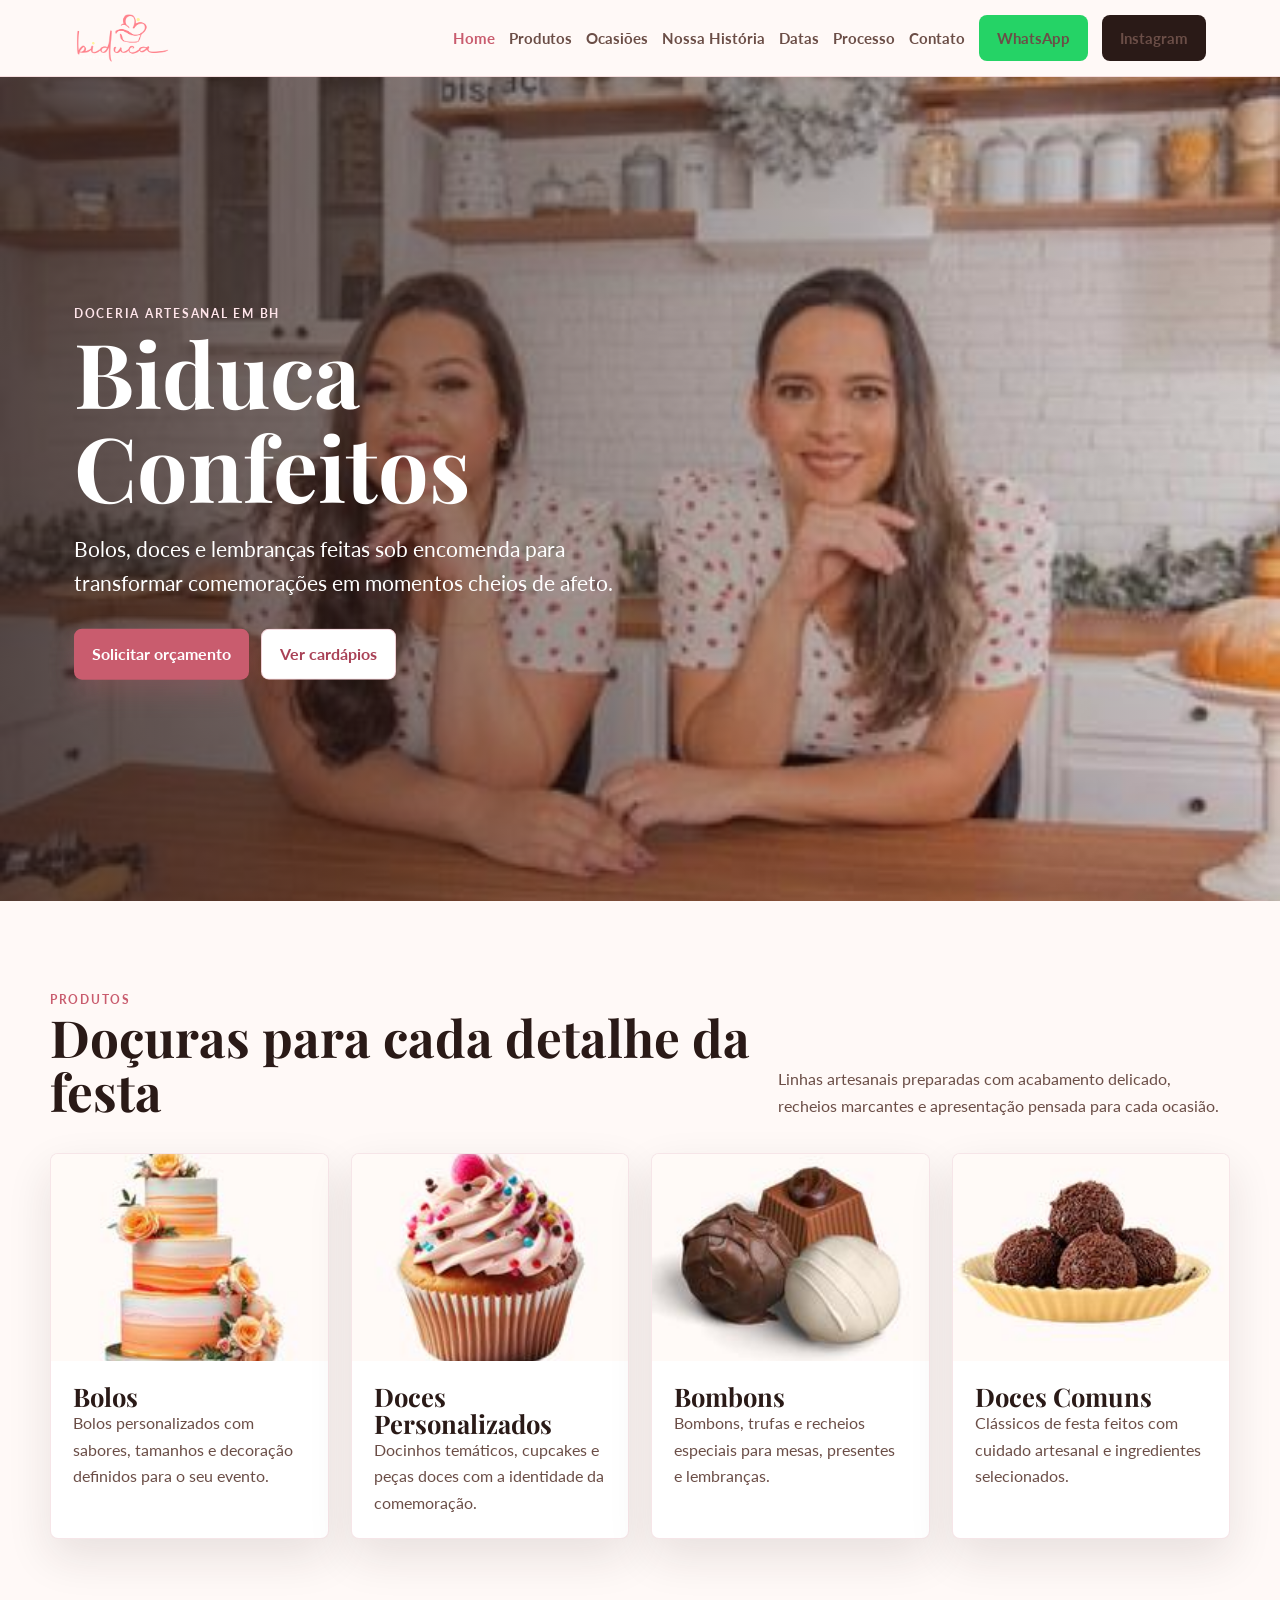
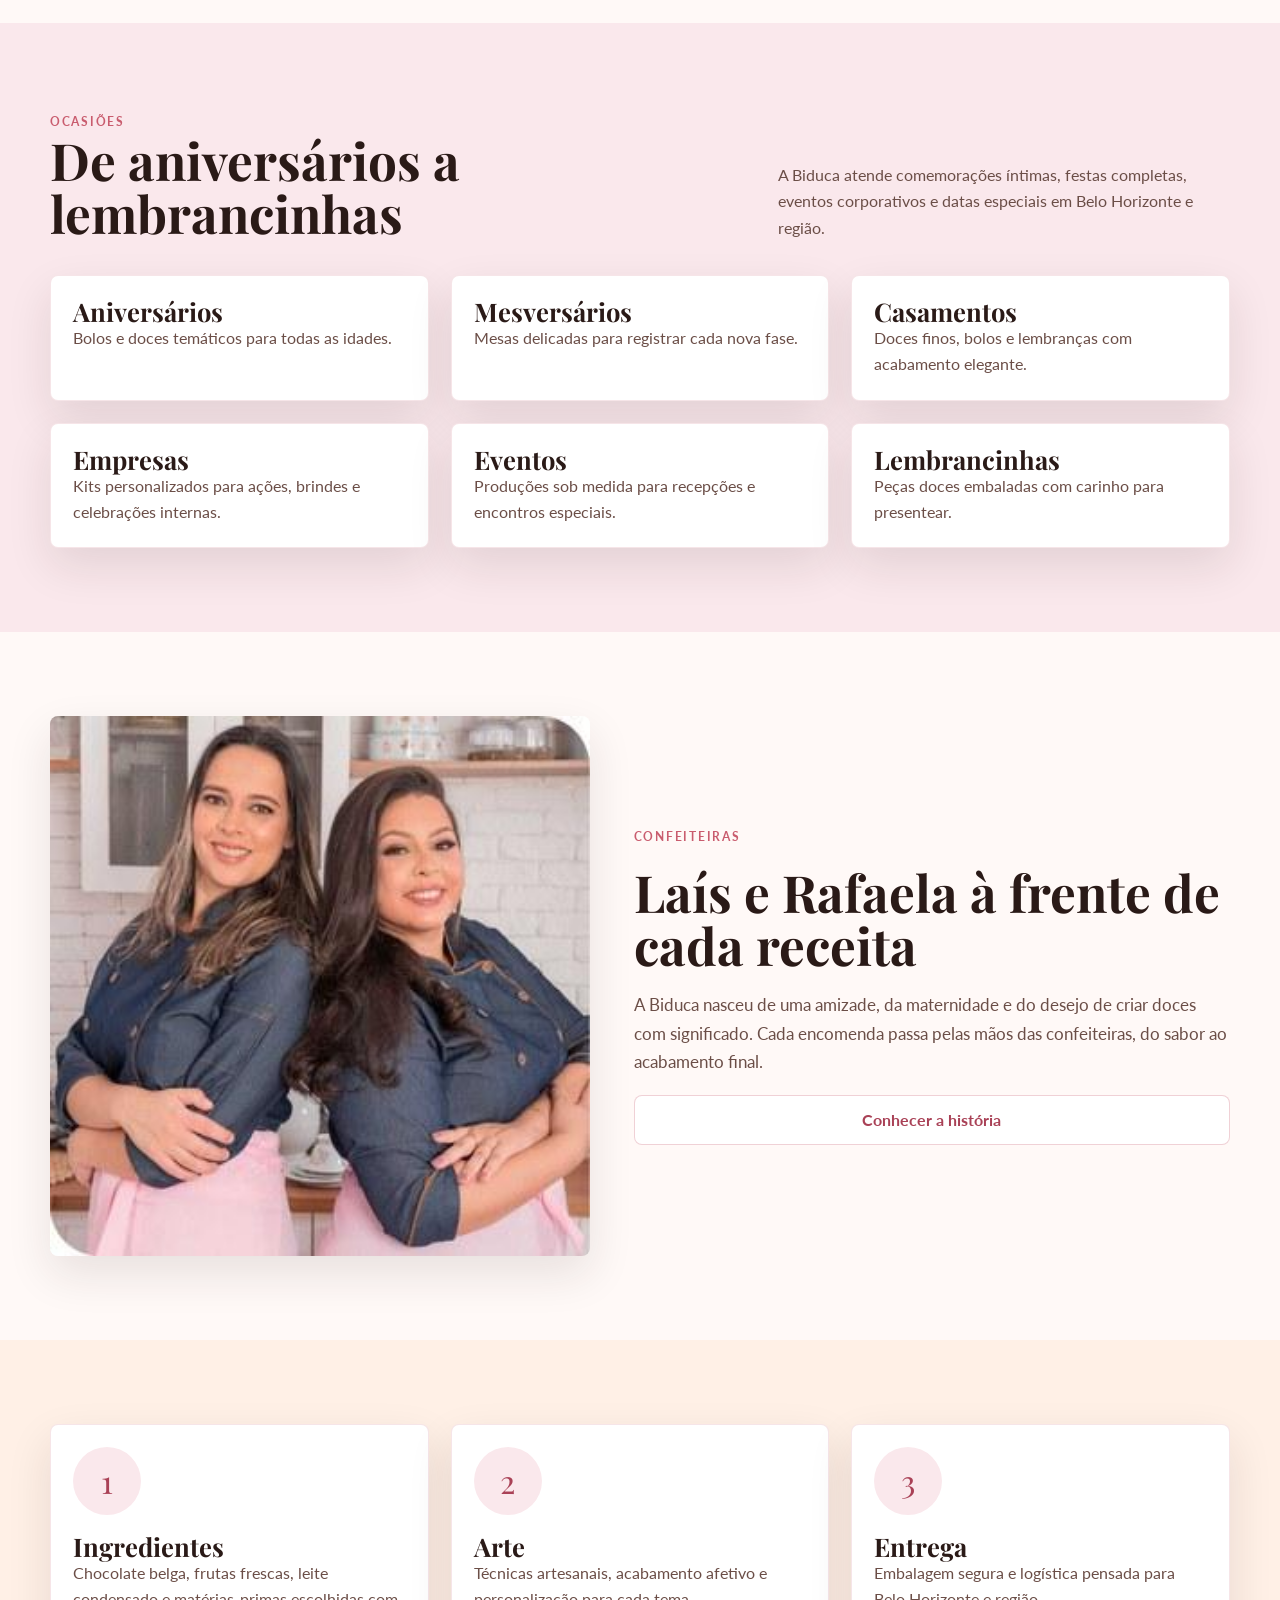
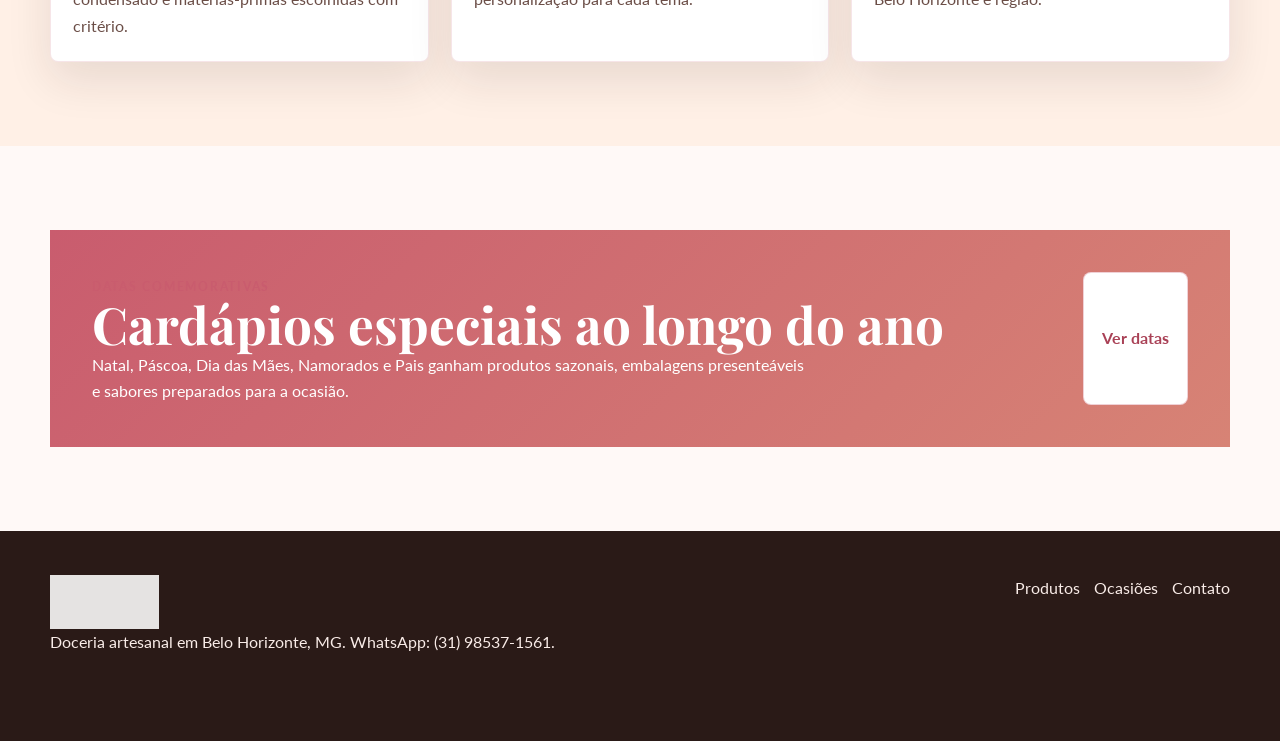
==== index.html @ c76eab59 "Initial commit" ====
<!doctype html>
<html lang="pt-BR">
  <head>
    <meta charset="utf-8">
    <meta name="viewport" content="width=device-width, initial-scale=1">
    <title>Biduca Confeitos | Doceria artesanal em Belo Horizonte</title>
    <meta name="description" content="Bolos, doces personalizados, bombons e lembrancinhas artesanais para aniversários, casamentos, empresas e datas comemorativas em BH.">
    <link rel="stylesheet" href="assets/styles.css">
  </head>
  <body data-page="home">
    <header class="site-header">
      <nav class="nav" aria-label="Navegação principal">
        <a class="brand" href="index.html"><img src="assets/brand/biduca-logo-horizontal.png" alt="Biduca Confeitos"></a>
        <div class="nav-links">
          <a href="index.html" data-page="home">Home</a>
          <a href="produtos.html" data-page="produtos">Produtos</a>
          <a href="ocasioes.html" data-page="ocasioes">Ocasiões</a>
          <a href="historia.html" data-page="historia">Nossa História</a>
          <a href="datas-comemorativas.html" data-page="datas">Datas</a>
          <a href="processo-artesanal.html" data-page="processo">Processo</a>
          <a href="contato.html" data-page="contato">Contato</a>
          <a class="button button-whatsapp" href="https://wa.me/5531985371561">WhatsApp</a>
          <a class="button button-instagram" href="https://www.instagram.com/biducaconfeitos/">Instagram</a>
        </div>
      </nav>
    </header>

    <main>
      <section class="hero">
        <div class="hero-media" style="background-image: url('assets/photos/confeiteiras-cozinha.jpg');"></div>
        <div class="hero-content">
          <span class="eyebrow">Doceria artesanal em BH</span>
          <h1>Biduca Confeitos</h1>
          <p>Bolos, doces e lembranças feitas sob encomenda para transformar comemorações em momentos cheios de afeto.</p>
          <div class="actions">
            <a class="button button-primary" href="https://wa.me/5531985371561?text=Ol%C3%A1%2C%20quero%20solicitar%20um%20or%C3%A7amento%20com%20a%20Biduca.">Solicitar orçamento</a>
            <a class="button button-secondary" href="produtos.html">Ver cardápios</a>
          </div>
        </div>
      </section>

      <section class="section">
        <div class="section-inner">
          <div class="section-heading">
            <div>
              <span class="eyebrow">Produtos</span>
              <h2>Doçuras para cada detalhe da festa</h2>
            </div>
            <p>Linhas artesanais preparadas com acabamento delicado, recheios marcantes e apresentação pensada para cada ocasião.</p>
          </div>
          <div class="grid four">
            <article class="card">
              <img src="assets/photos/bolo-personalizado-floral.jpg" alt="Bolo personalizado floral">
              <div class="card-body"><h3>Bolos</h3><p>Bolos personalizados com sabores, tamanhos e decoração definidos para o seu evento.</p></div>
            </article>
            <article class="card">
              <img src="assets/photos/doce-personalizado-cupcake.jpg" alt="Cupcake decorado">
              <div class="card-body"><h3>Doces Personalizados</h3><p>Docinhos temáticos, cupcakes e peças doces com a identidade da comemoração.</p></div>
            </article>
            <article class="card">
              <img src="assets/photos/bombons.jpg" alt="Bombons artesanais">
              <div class="card-body"><h3>Bombons</h3><p>Bombons, trufas e recheios especiais para mesas, presentes e lembranças.</p></div>
            </article>
            <article class="card">
              <img src="assets/photos/doces-comuns-brigadeiros.jpg" alt="Brigadeiros artesanais">
              <div class="card-body"><h3>Doces Comuns</h3><p>Clássicos de festa feitos com cuidado artesanal e ingredientes selecionados.</p></div>
            </article>
          </div>
        </div>
      </section>

      <section class="section alt">
        <div class="section-inner">
          <div class="section-heading">
            <div>
              <span class="eyebrow">Ocasiões</span>
              <h2>De aniversários a lembrancinhas</h2>
            </div>
            <p>A Biduca atende comemorações íntimas, festas completas, eventos corporativos e datas especiais em Belo Horizonte e região.</p>
          </div>
          <div class="grid three">
            <article class="feature"><h3>Aniversários</h3><p>Bolos e doces temáticos para todas as idades.</p></article>
            <article class="feature"><h3>Mesversários</h3><p>Mesas delicadas para registrar cada nova fase.</p></article>
            <article class="feature"><h3>Casamentos</h3><p>Doces finos, bolos e lembranças com acabamento elegante.</p></article>
            <article class="feature"><h3>Empresas</h3><p>Kits personalizados para ações, brindes e celebrações internas.</p></article>
            <article class="feature"><h3>Eventos</h3><p>Produções sob medida para recepções e encontros especiais.</p></article>
            <article class="feature"><h3>Lembrancinhas</h3><p>Peças doces embaladas com carinho para presentear.</p></article>
          </div>
        </div>
      </section>

      <section class="section">
        <div class="section-inner split">
          <img src="assets/photos/confeiteiras-retrato.jpg" alt="Laís e Rafaela, confeiteiras da Biduca">
          <div class="copy-stack">
            <span class="eyebrow">Confeiteiras</span>
            <h2>Laís e Rafaela à frente de cada receita</h2>
            <p>A Biduca nasceu de uma amizade, da maternidade e do desejo de criar doces com significado. Cada encomenda passa pelas mãos das confeiteiras, do sabor ao acabamento final.</p>
            <a class="button button-secondary" href="historia.html">Conhecer a história</a>
          </div>
        </div>
      </section>

      <section class="section soft">
        <div class="section-inner">
          <div class="grid three">
            <article class="feature"><div class="process-icon">1</div><h3>Ingredientes</h3><p>Chocolate belga, frutas frescas, leite condensado e matérias-primas escolhidas com critério.</p></article>
            <article class="feature"><div class="process-icon">2</div><h3>Arte</h3><p>Técnicas artesanais, acabamento afetivo e personalização para cada tema.</p></article>
            <article class="feature"><div class="process-icon">3</div><h3>Entrega</h3><p>Embalagem segura e logística pensada para Belo Horizonte e região.</p></article>
          </div>
        </div>
      </section>

      <section class="section">
        <div class="section-inner banner">
          <div>
            <span class="eyebrow">Datas comemorativas</span>
            <h2>Cardápios especiais ao longo do ano</h2>
            <p>Natal, Páscoa, Dia das Mães, Namorados e Pais ganham produtos sazonais, embalagens presenteáveis e sabores preparados para a ocasião.</p>
          </div>
          <a class="button button-secondary" href="datas-comemorativas.html">Ver datas</a>
        </div>
      </section>
    </main>

    <footer class="site-footer">
      <div class="footer-inner">
        <div>
          <img class="footer-logo" src="assets/brand/biduca-logo-horizontal.png" alt="Biduca Confeitos">
          <p>Doceria artesanal em Belo Horizonte, MG. WhatsApp: (31) 98537-1561.</p>
        </div>
        <div class="footer-links">
          <a href="produtos.html">Produtos</a><a href="ocasioes.html">Ocasiões</a><a href="contato.html">Contato</a>
        </div>
      </div>
    </footer>
    <div class="mobile-cta"><a class="button button-whatsapp" href="https://wa.me/5531985371561">WhatsApp</a><a class="button button-instagram" href="https://www.instagram.com/biducaconfeitos/">Instagram</a></div>
    <script src="assets/site.js"></script>
  </body>
</html>
---- assets/styles.css ----
@import url("https://fonts.googleapis.com/css2?family=Lato:wght@300;400;700&family=Playfair+Display:wght@600;700&display=swap");

:root {
  --rose: #c95c6e;
  --rose-dark: #a94156;
  --rose-soft: #fae8ec;
  --cream: #fff9f7;
  --ink: #2a1a17;
  --muted: #6b4e47;
  --sage: #81966f;
  --gold: #d9a85f;
  --white: #ffffff;
  --shadow: 0 18px 45px rgba(42, 26, 23, 0.11);
  --radius: 8px;
}

* {
  box-sizing: border-box;
}

html {
  scroll-behavior: smooth;
}

body {
  margin: 0;
  background: var(--cream);
  color: var(--ink);
  font-family: "Lato", Arial, sans-serif;
  line-height: 1.65;
}

img {
  display: block;
  max-width: 100%;
}

a {
  color: inherit;
  text-decoration: none;
}

.site-header {
  position: sticky;
  top: 0;
  z-index: 20;
  background: rgba(255, 249, 247, 0.94);
  border-bottom: 1px solid rgba(201, 92, 110, 0.17);
  backdrop-filter: blur(16px);
}

.nav {
  align-items: center;
  display: flex;
  gap: 22px;
  justify-content: space-between;
  margin: 0 auto;
  max-width: 1180px;
  min-height: 76px;
  padding: 10px 24px;
}

.brand img {
  height: 48px;
  width: auto;
}

.nav-links {
  align-items: center;
  display: flex;
  flex-wrap: wrap;
  gap: 14px;
  justify-content: flex-end;
}

.nav-links a {
  color: var(--muted);
  font-size: 0.92rem;
  font-weight: 700;
}

.nav-links a:hover,
.nav-links a[aria-current="page"] {
  color: var(--rose);
}

.button,
button {
  align-items: center;
  border: 0;
  border-radius: var(--radius);
  cursor: pointer;
  display: inline-flex;
  font-family: inherit;
  font-weight: 700;
  justify-content: center;
  min-height: 44px;
  padding: 11px 18px;
  transition: transform 160ms ease, box-shadow 160ms ease, background 160ms ease;
}

.button:hover,
button:hover {
  transform: translateY(-1px);
}

.button-primary {
  background: var(--rose);
  box-shadow: 0 12px 26px rgba(201, 92, 110, 0.24);
  color: var(--white);
}

.button-secondary {
  background: var(--white);
  border: 1px solid rgba(201, 92, 110, 0.28);
  color: var(--rose-dark);
}

.button-whatsapp {
  background: #25d366;
  color: #10291c;
}

.button-instagram {
  background: var(--ink);
  color: var(--white);
}

.hero {
  min-height: calc(100vh - 76px);
  position: relative;
}

.hero-media {
  background-position: center;
  background-size: cover;
  min-height: calc(100vh - 76px);
  position: relative;
}

.hero-media::after {
  background: linear-gradient(90deg, rgba(42, 26, 23, 0.74), rgba(42, 26, 23, 0.34), rgba(42, 26, 23, 0.08));
  content: "";
  inset: 0;
  position: absolute;
}

.hero-content {
  color: var(--white);
  left: max(24px, calc((100vw - 1180px) / 2 + 24px));
  max-width: 610px;
  position: absolute;
  top: 50%;
  transform: translateY(-50%);
  z-index: 1;
}

.eyebrow {
  color: var(--rose);
  font-size: 0.78rem;
  font-weight: 700;
  letter-spacing: 0.14em;
  text-transform: uppercase;
}

.hero .eyebrow {
  color: #ffe5ea;
}

h1,
h2,
h3 {
  font-family: "Playfair Display", Georgia, serif;
  line-height: 1.05;
  margin: 0;
}

h1 {
  font-size: clamp(3rem, 7vw, 6.9rem);
}

h2 {
  font-size: clamp(2.2rem, 4vw, 4.4rem);
}

h3 {
  font-size: clamp(1.5rem, 2vw, 2rem);
}

p {
  margin: 0;
}

.hero-content p {
  font-size: clamp(1.05rem, 2vw, 1.32rem);
  margin-top: 18px;
  max-width: 560px;
}

.actions {
  display: flex;
  flex-wrap: wrap;
  gap: 12px;
  margin-top: 28px;
}

.section {
  padding: 84px 24px;
}

.section.alt {
  background: var(--rose-soft);
}

.section.soft {
  background: #fff0e6;
}

.section-inner {
  margin: 0 auto;
  max-width: 1180px;
}

.section-heading {
  align-items: end;
  display: grid;
  gap: 18px;
  grid-template-columns: minmax(0, 1.1fr) minmax(260px, 0.7fr);
  margin-bottom: 34px;
}

.section-heading p {
  color: var(--muted);
}

.grid {
  display: grid;
  gap: 22px;
}

.grid.four {
  grid-template-columns: repeat(4, minmax(0, 1fr));
}

.grid.three {
  grid-template-columns: repeat(3, minmax(0, 1fr));
}

.grid.two {
  grid-template-columns: repeat(2, minmax(0, 1fr));
}

.card,
.feature,
.contact-panel {
  background: var(--white);
  border: 1px solid rgba(201, 92, 110, 0.16);
  border-radius: var(--radius);
  box-shadow: var(--shadow);
  overflow: hidden;
}

.card img {
  aspect-ratio: 4 / 3;
  height: auto;
  object-fit: cover;
  width: 100%;
}

.card-body,
.feature,
.contact-panel {
  padding: 22px;
}

.card-body p,
.feature p,
.contact-panel p,
.timeline p {
  color: var(--muted);
}

.pill-list {
  display: flex;
  flex-wrap: wrap;
  gap: 8px;
  margin-top: 16px;
}

.pill-list span {
  background: rgba(129, 150, 111, 0.15);
  border-radius: 999px;
  color: #4b6140;
  font-size: 0.85rem;
  font-weight: 700;
  padding: 7px 11px;
}

.split {
  align-items: center;
  display: grid;
  gap: 44px;
  grid-template-columns: minmax(0, 0.95fr) minmax(0, 1.05fr);
}

.split img {
  border-radius: var(--radius);
  box-shadow: var(--shadow);
  min-height: 420px;
  object-fit: cover;
  width: 100%;
}

.copy-stack {
  display: grid;
  gap: 18px;
}

.copy-stack p,
.intro {
  color: var(--muted);
  font-size: 1.08rem;
}

.banner {
  background: linear-gradient(135deg, var(--rose), #d78375);
  color: var(--white);
  display: grid;
  gap: 20px;
  grid-template-columns: minmax(0, 1fr) auto;
  padding: 42px;
}

.banner p {
  max-width: 720px;
}

.page-hero {
  background: var(--rose-soft);
  padding: 84px 24px 64px;
}

.page-hero .section-inner {
  display: grid;
  gap: 18px;
  max-width: 980px;
}

.product-row {
  align-items: center;
  display: grid;
  gap: 36px;
  grid-template-columns: minmax(280px, 0.75fr) minmax(0, 1fr);
  padding: 38px 0;
}

.product-row + .product-row {
  border-top: 1px solid rgba(201, 92, 110, 0.2);
}

.product-row img {
  aspect-ratio: 1 / 1;
  border-radius: var(--radius);
  object-fit: cover;
  width: 100%;
}

.specs {
  color: var(--muted);
  display: grid;
  gap: 8px;
  margin: 18px 0 0;
  padding-left: 18px;
}

.occasion {
  display: grid;
  gap: 22px;
  grid-template-columns: 180px minmax(0, 1fr);
}

.occasion img {
  aspect-ratio: 1 / 1;
  border-radius: var(--radius);
  object-fit: cover;
  width: 180px;
}

.timeline {
  border-left: 3px solid var(--rose);
  display: grid;
  gap: 28px;
  padding-left: 26px;
}

.timeline-item {
  position: relative;
}

.timeline-item::before {
  background: var(--gold);
  border: 4px solid var(--cream);
  border-radius: 50%;
  content: "";
  height: 16px;
  left: -36px;
  position: absolute;
  top: 6px;
  width: 16px;
}

.date-card img {
  aspect-ratio: 16 / 10;
}

.process-icon {
  align-items: center;
  background: var(--rose-soft);
  border-radius: 50%;
  color: var(--rose-dark);
  display: flex;
  font-family: "Playfair Display", Georgia, serif;
  font-size: 2rem;
  height: 68px;
  justify-content: center;
  margin-bottom: 18px;
  width: 68px;
}

.contact-grid {
  align-items: start;
  display: grid;
  gap: 28px;
  grid-template-columns: 0.9fr 1.1fr;
}

.contact-list {
  display: grid;
  gap: 14px;
  margin-top: 20px;
}

.contact-list a,
.contact-list span {
  background: var(--rose-soft);
  border-radius: var(--radius);
  color: var(--ink);
  display: block;
  font-weight: 700;
  padding: 14px 16px;
}

.site-footer {
  background: var(--ink);
  color: #f9ece8;
  padding: 44px 24px 86px;
}

.footer-inner {
  align-items: start;
  display: grid;
  gap: 26px;
  grid-template-columns: 1fr auto;
  margin: 0 auto;
  max-width: 1180px;
}

.footer-logo {
  filter: brightness(0) invert(1);
  height: 54px;
  opacity: 0.88;
}

.footer-links {
  display: flex;
  flex-wrap: wrap;
  gap: 14px;
  justify-content: flex-end;
}

.mobile-cta {
  bottom: 12px;
  display: none;
  gap: 10px;
  left: 12px;
  position: fixed;
  right: 12px;
  z-index: 30;
}

.mobile-cta .button {
  flex: 1;
}

@media (max-width: 980px) {
  .nav {
    align-items: flex-start;
    flex-direction: column;
  }

  .nav-links {
    justify-content: flex-start;
  }

  .hero,
  .hero-media {
    min-height: 740px;
  }

  .section-heading,
  .split,
  .product-row,
  .contact-grid,
  .footer-inner,
  .banner {
    grid-template-columns: 1fr;
  }

  .grid.four,
  .grid.three,
  .grid.two {
    grid-template-columns: repeat(2, minmax(0, 1fr));
  }

  .banner {
    padding: 30px;
  }
}

@media (max-width: 640px) {
  .section,
  .page-hero {
    padding-left: 18px;
    padding-right: 18px;
  }

  .brand img {
    height: 42px;
  }

  .nav-links {
    gap: 10px 12px;
  }

  .nav-links .button {
    display: none;
  }

  .hero-content {
    left: 18px;
    max-width: calc(100vw - 36px);
  }

  .hero-media::after {
    background: linear-gradient(0deg, rgba(42, 26, 23, 0.78), rgba(42, 26, 23, 0.28));
  }

  h1 {
    font-size: clamp(2.7rem, 15vw, 4.3rem);
  }

  .grid.four,
  .grid.three,
  .grid.two {
    grid-template-columns: 1fr;
  }

  .occasion {
    grid-template-columns: 1fr;
  }

  .occasion img {
    width: 100%;
  }

  .split img {
    min-height: 300px;
  }

  .footer-links {
    justify-content: flex-start;
  }

  .mobile-cta {
    display: flex;
  }
}
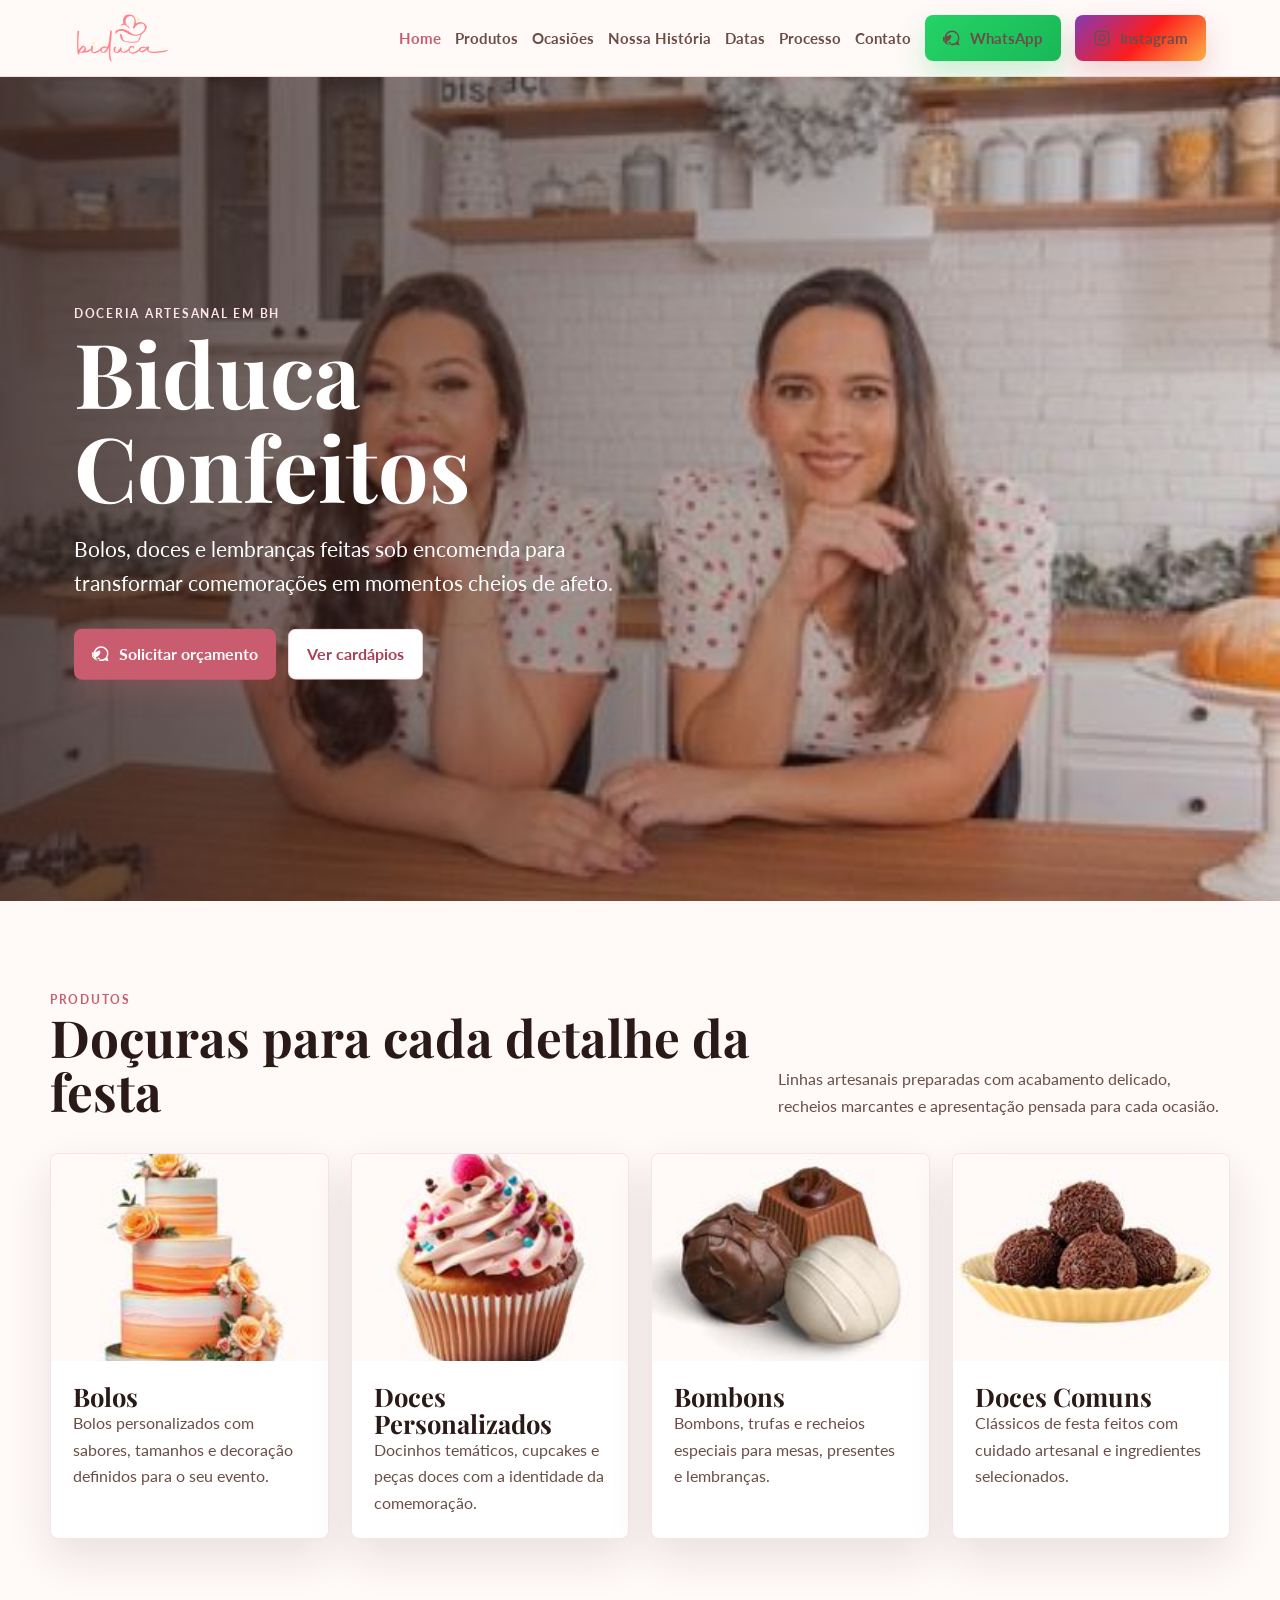
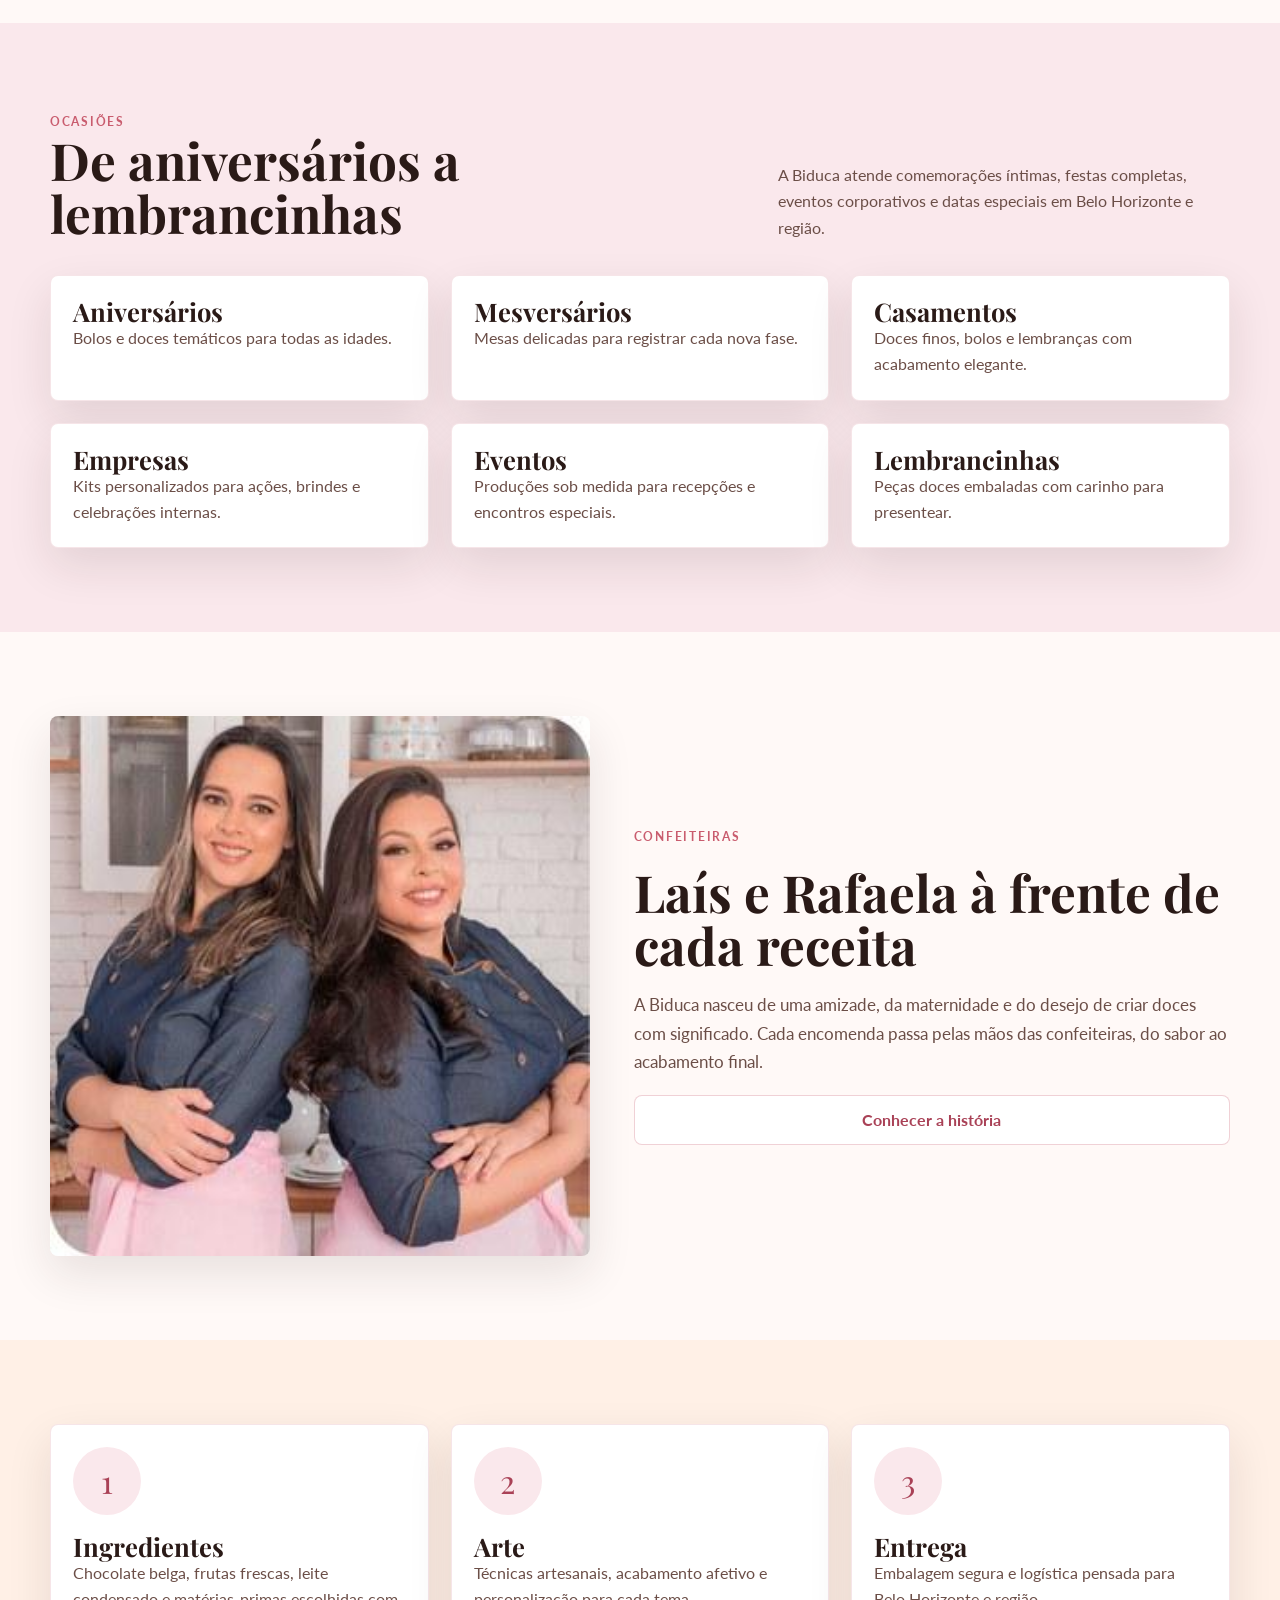
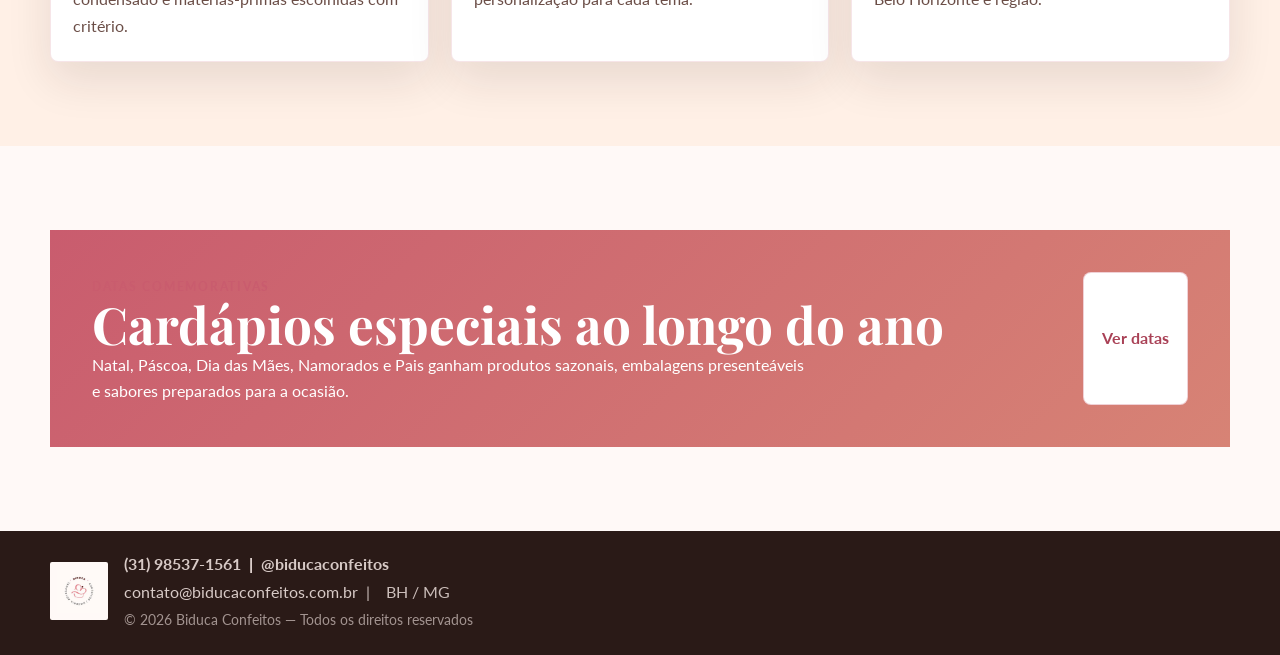
==== commit 8ffed557: "Add complete footer contact details" ====
--- a/index.html
+++ b/index.html
@@ -124,16 +124,15 @@
     </main>
 
     <footer class="site-footer">
-      <div class="footer-inner">
-        <div>
-          <img class="footer-logo" src="assets/brand/biduca-logo-horizontal.png" alt="Biduca Confeitos">
-          <p>Doceria artesanal em Belo Horizonte, MG. WhatsApp: (31) 98537-1561.</p>
-        </div>
-        <div class="footer-links">
-          <a href="produtos.html">Produtos</a><a href="ocasioes.html">Ocasiões</a><a href="contato.html">Contato</a>
-        </div>
-      </div>
-    </footer>
+  <div class="footer-inner">
+    <img class="footer-seal" src="assets/brand/biduca-logo-selo.jpg" alt="Biduca Confeitos">
+    <div class="footer-content">
+      <p class="footer-contact"><a href="https://wa.me/5531985371561">(31) 98537-1561</a><span>|</span><a href="https://www.instagram.com/biducaconfeitos/">@biducaconfeitos</a></p>
+      <p><a href="mailto:contato@biducaconfeitos.com.br">contato@biducaconfeitos.com.br</a><span>|</span><span>BH / MG</span></p>
+      <p class="footer-copy">© 2026 Biduca Confeitos — Todos os direitos reservados</p>
+    </div>
+  </div>
+</footer>
     <div class="mobile-cta"><a class="button button-whatsapp" href="https://wa.me/5531985371561">WhatsApp</a><a class="button button-instagram" href="https://www.instagram.com/biducaconfeitos/">Instagram</a></div>
     <script src="assets/site.js"></script>
   </body>
--- a/assets/styles.css
+++ b/assets/styles.css
@@ -93,10 +93,11 @@
   display: inline-flex;
   font-family: inherit;
   font-weight: 700;
+  gap: 9px;
   justify-content: center;
   min-height: 44px;
   padding: 11px 18px;
-  transition: transform 160ms ease, box-shadow 160ms ease, background 160ms ease;
+  transition: transform 160ms ease, box-shadow 160ms ease, background 160ms ease, color 160ms ease;
 }
 
 .button:hover,
@@ -117,13 +118,39 @@
 }
 
 .button-whatsapp {
-  background: #25d366;
-  color: #10291c;
+  background: linear-gradient(135deg, #25d366, #18b957);
+  box-shadow: 0 14px 28px rgba(37, 211, 102, 0.24);
+  color: #ffffff;
 }
 
 .button-instagram {
-  background: var(--ink);
+  background: linear-gradient(135deg, #833ab4, #fd1d1d 52%, #fcb045);
+  box-shadow: 0 14px 28px rgba(201, 92, 110, 0.24);
   color: var(--white);
+}
+
+.button-whatsapp::before,
+.button-instagram::before,
+a.button[href*="wa.me"]::before,
+a.button[href*="instagram.com"]::before {
+  background: currentColor;
+  content: "";
+  display: inline-block;
+  flex: 0 0 auto;
+  height: 18px;
+  width: 18px;
+}
+
+.button-whatsapp::before,
+a.button[href*="wa.me"]::before {
+  -webkit-mask: url("icons/whatsapp.svg") center / contain no-repeat;
+  mask: url("icons/whatsapp.svg") center / contain no-repeat;
+}
+
+.button-instagram::before,
+a.button[href*="instagram.com"]::before {
+  -webkit-mask: url("icons/instagram.svg") center / contain no-repeat;
+  mask: url("icons/instagram.svg") center / contain no-repeat;
 }
 
 .hero {
@@ -452,30 +479,52 @@
 
 .site-footer {
   background: var(--ink);
-  color: #f9ece8;
-  padding: 44px 24px 86px;
+  color: rgba(249, 236, 232, 0.78);
+  padding: 20px 24px 24px;
 }
 
 .footer-inner {
-  align-items: start;
-  display: grid;
-  gap: 26px;
-  grid-template-columns: 1fr auto;
+  align-items: center;
+  display: flex;
+  gap: 16px;
   margin: 0 auto;
   max-width: 1180px;
 }
 
-.footer-logo {
-  filter: brightness(0) invert(1);
-  height: 54px;
-  opacity: 0.88;
-}
-
-.footer-links {
-  display: flex;
-  flex-wrap: wrap;
-  gap: 14px;
-  justify-content: flex-end;
+.footer-seal {
+  background: var(--cream);
+  border-radius: 2px;
+  height: 58px;
+  object-fit: cover;
+  padding: 7px;
+  width: 58px;
+}
+
+.footer-content {
+  display: grid;
+  gap: 2px;
+}
+
+.footer-content p {
+  margin: 0;
+}
+
+.footer-content a {
+  color: rgba(249, 236, 232, 0.84);
+}
+
+.footer-content span {
+  margin: 0 8px;
+}
+
+.footer-contact {
+  color: #f9ece8;
+  font-weight: 700;
+}
+
+.footer-copy {
+  color: rgba(249, 236, 232, 0.58);
+  font-size: 0.9rem;
 }
 
 .mobile-cta {
@@ -511,7 +560,6 @@
   .split,
   .product-row,
   .contact-grid,
-  .footer-inner,
   .banner {
     grid-template-columns: 1fr;
   }
@@ -577,8 +625,16 @@
     min-height: 300px;
   }
 
-  .footer-links {
-    justify-content: flex-start;
+  .site-footer {
+    padding-bottom: 86px;
+  }
+
+  .footer-inner {
+    align-items: flex-start;
+  }
+
+  .footer-content span {
+    margin: 0 6px;
   }
 
   .mobile-cta {
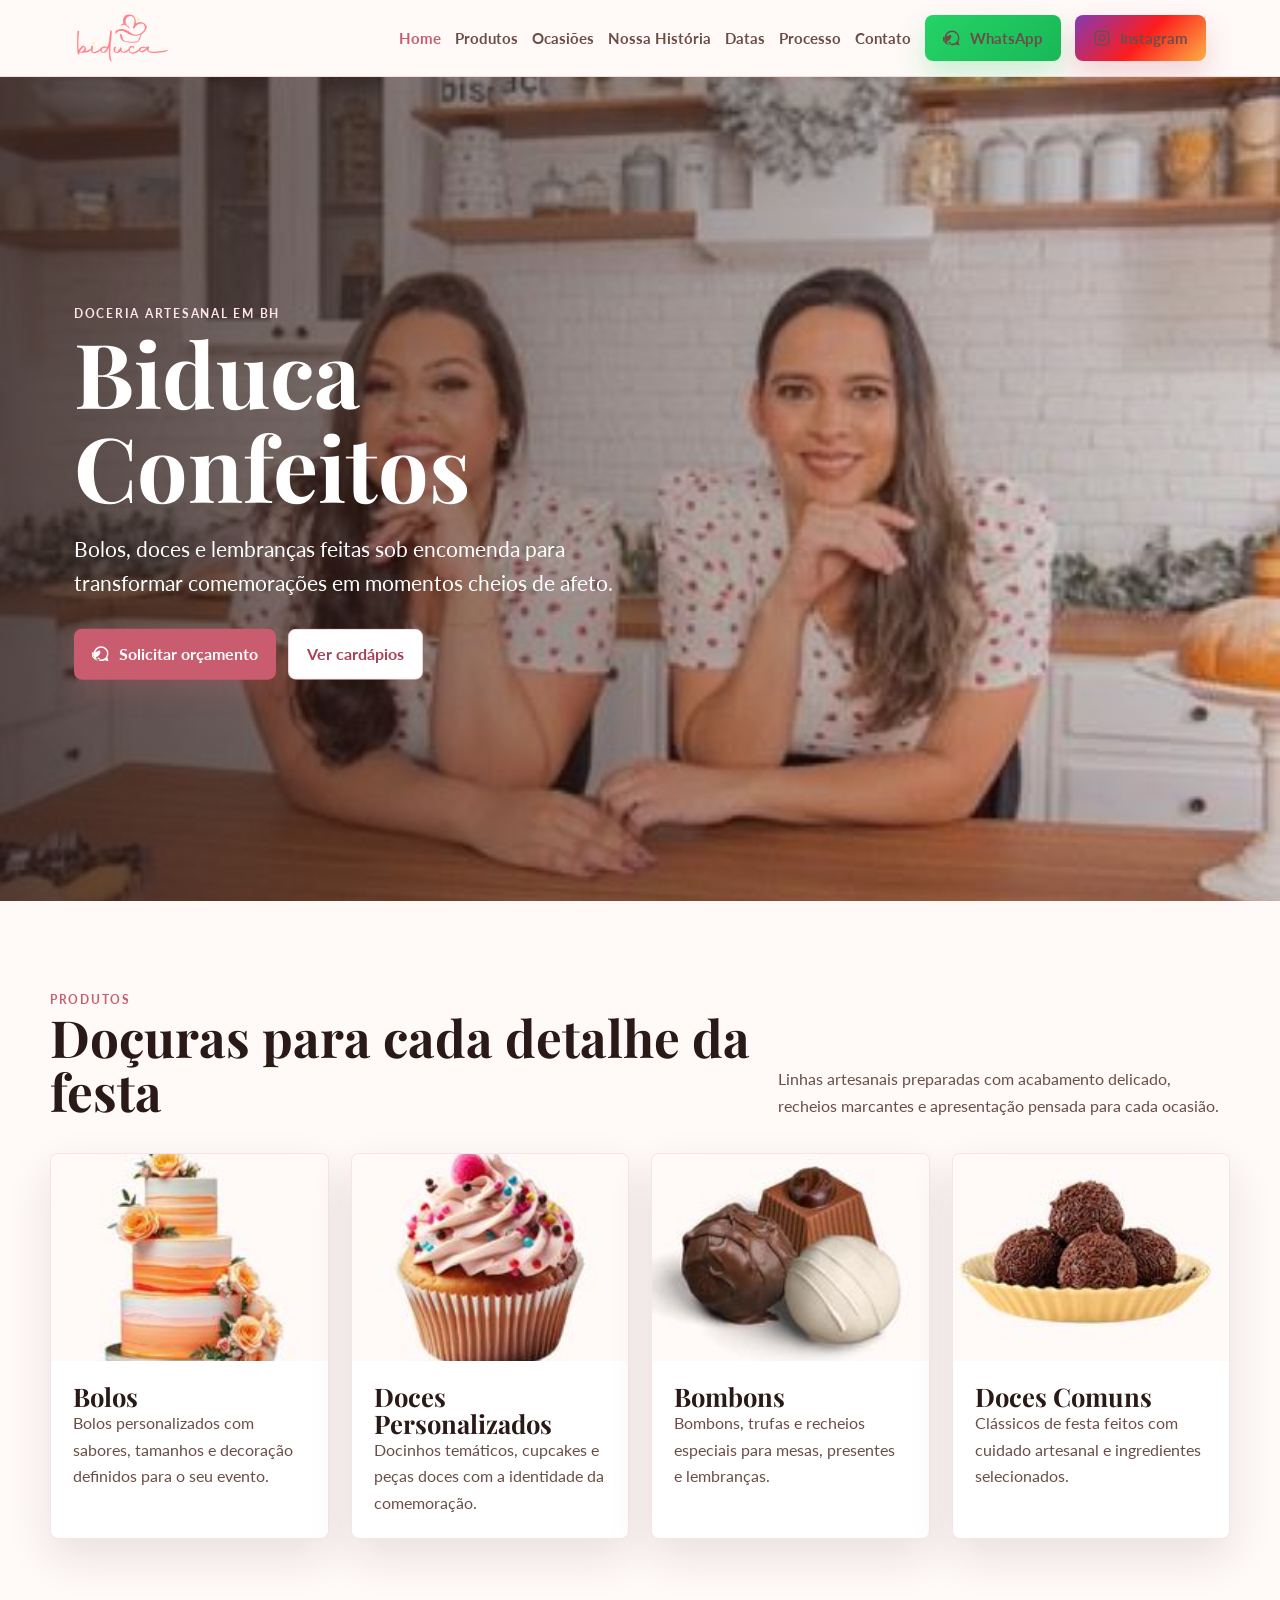
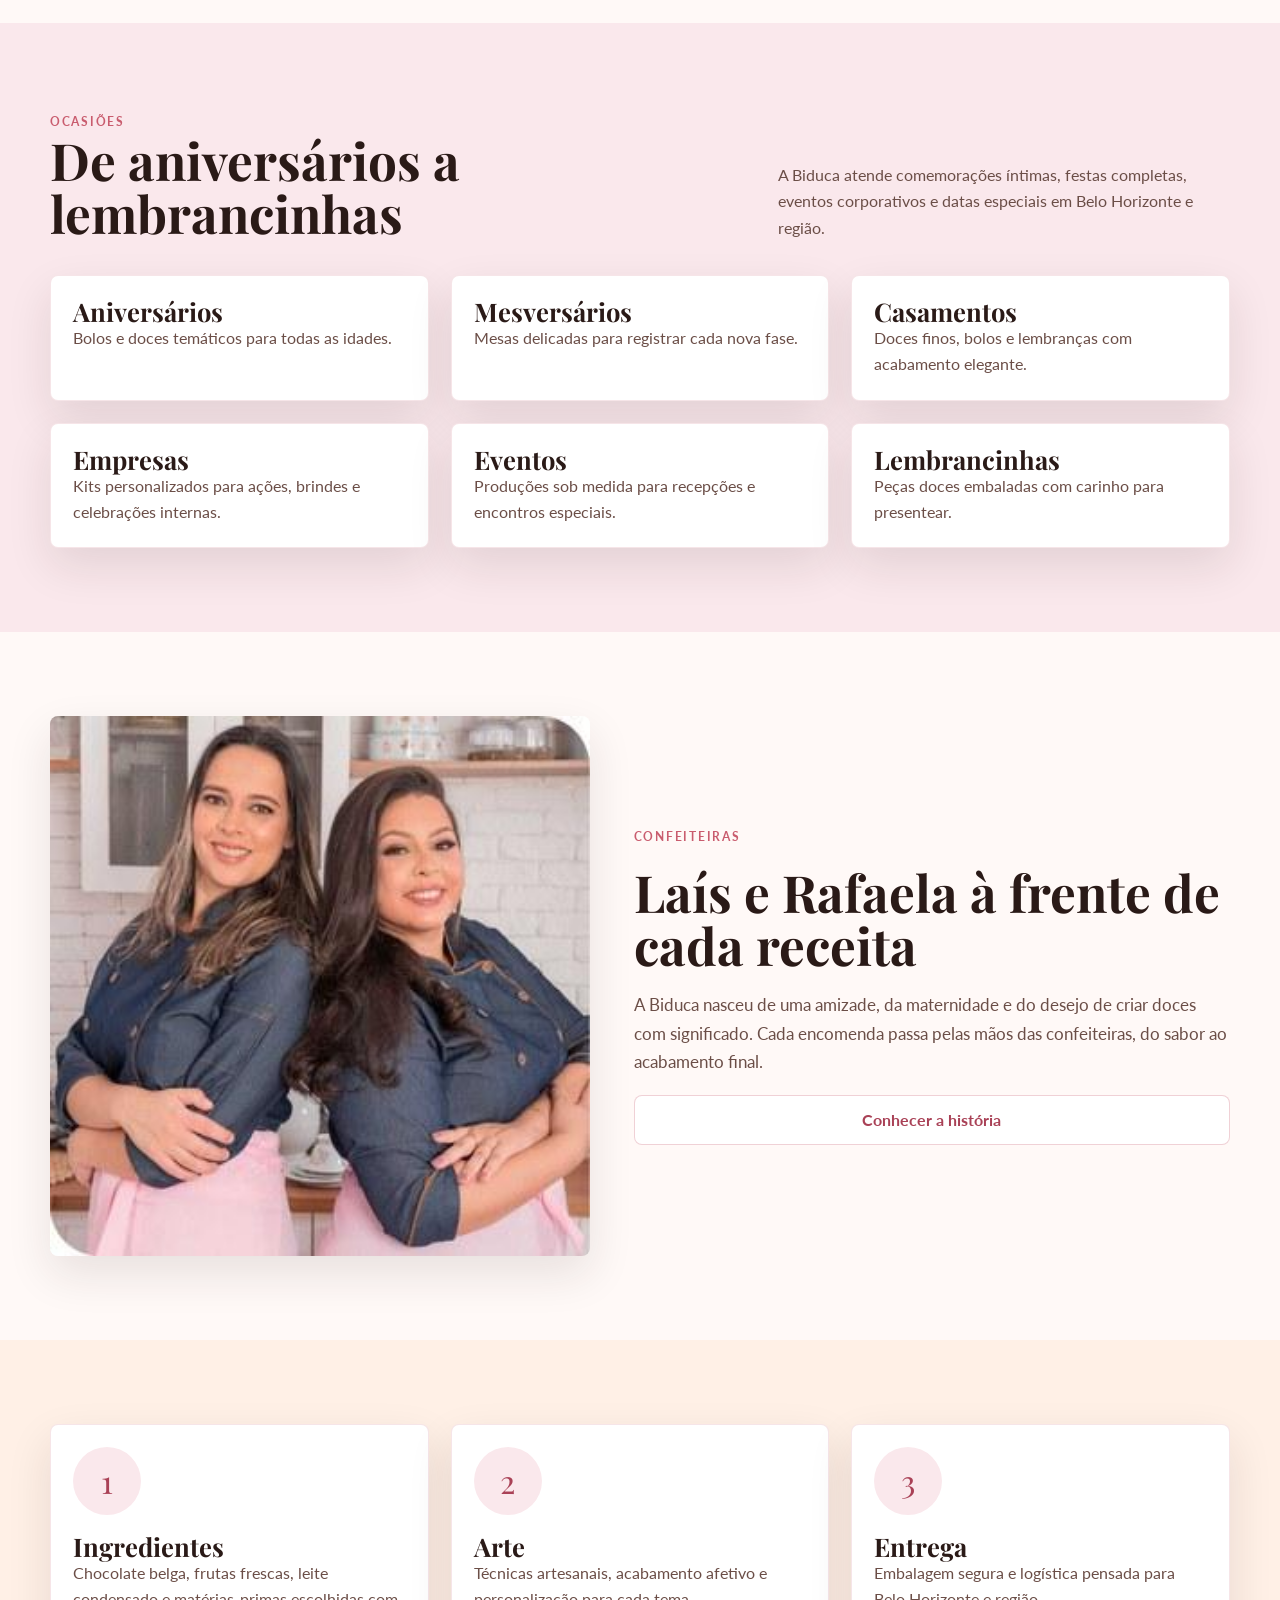
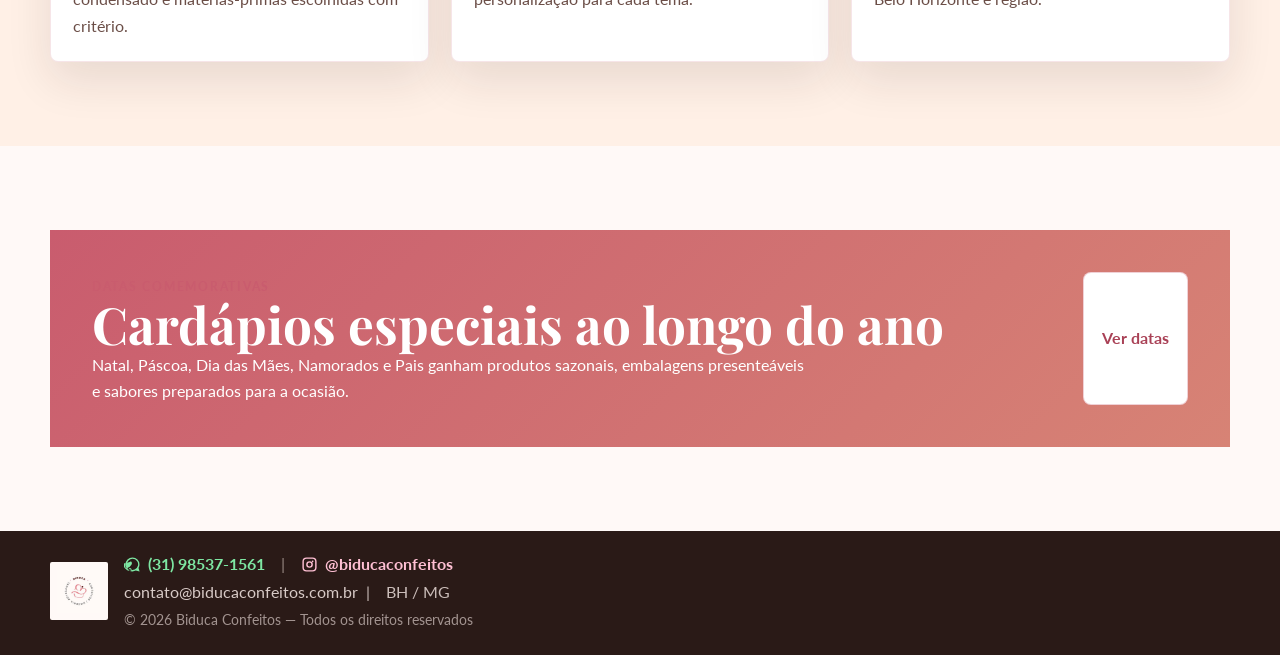
==== commit 3ee6b9f5: "Use social icons in footer contact links" ====
--- a/index.html
+++ b/index.html
@@ -127,7 +127,7 @@
   <div class="footer-inner">
     <img class="footer-seal" src="assets/brand/biduca-logo-selo.jpg" alt="Biduca Confeitos">
     <div class="footer-content">
-      <p class="footer-contact"><a href="https://wa.me/5531985371561">(31) 98537-1561</a><span>|</span><a href="https://www.instagram.com/biducaconfeitos/">@biducaconfeitos</a></p>
+      <p class="footer-contact"><a class="footer-social footer-social-whatsapp" href="https://wa.me/5531985371561"><span class="footer-icon" aria-hidden="true"></span><span>(31) 98537-1561</span></a><span class="footer-divider">|</span><a class="footer-social footer-social-instagram" href="https://www.instagram.com/biducaconfeitos/"><span class="footer-icon" aria-hidden="true"></span><span>@biducaconfeitos</span></a></p>
       <p><a href="mailto:contato@biducaconfeitos.com.br">contato@biducaconfeitos.com.br</a><span>|</span><span>BH / MG</span></p>
       <p class="footer-copy">© 2026 Biduca Confeitos — Todos os direitos reservados</p>
     </div>
--- a/assets/styles.css
+++ b/assets/styles.css
@@ -518,8 +518,52 @@
 }
 
 .footer-contact {
+  align-items: center;
   color: #f9ece8;
+  display: flex;
+  flex-wrap: wrap;
+  gap: 8px;
   font-weight: 700;
+}
+
+.footer-social {
+  align-items: center;
+  display: inline-flex;
+  gap: 7px;
+}
+
+.footer-social .footer-icon {
+  background: currentColor;
+  display: inline-block;
+  height: 17px;
+  width: 17px;
+}
+
+.footer-social span {
+  margin: 0;
+}
+
+.footer-content .footer-social-whatsapp {
+  color: #7ee7a3;
+}
+
+.footer-social-whatsapp .footer-icon {
+  -webkit-mask: url("icons/whatsapp.svg") center / contain no-repeat;
+  mask: url("icons/whatsapp.svg") center / contain no-repeat;
+}
+
+.footer-content .footer-social-instagram {
+  color: #ffc0d4;
+}
+
+.footer-social-instagram .footer-icon {
+  -webkit-mask: url("icons/instagram.svg") center / contain no-repeat;
+  mask: url("icons/instagram.svg") center / contain no-repeat;
+}
+
+.footer-divider {
+  color: rgba(249, 236, 232, 0.38);
+  margin: 0 2px;
 }
 
 .footer-copy {
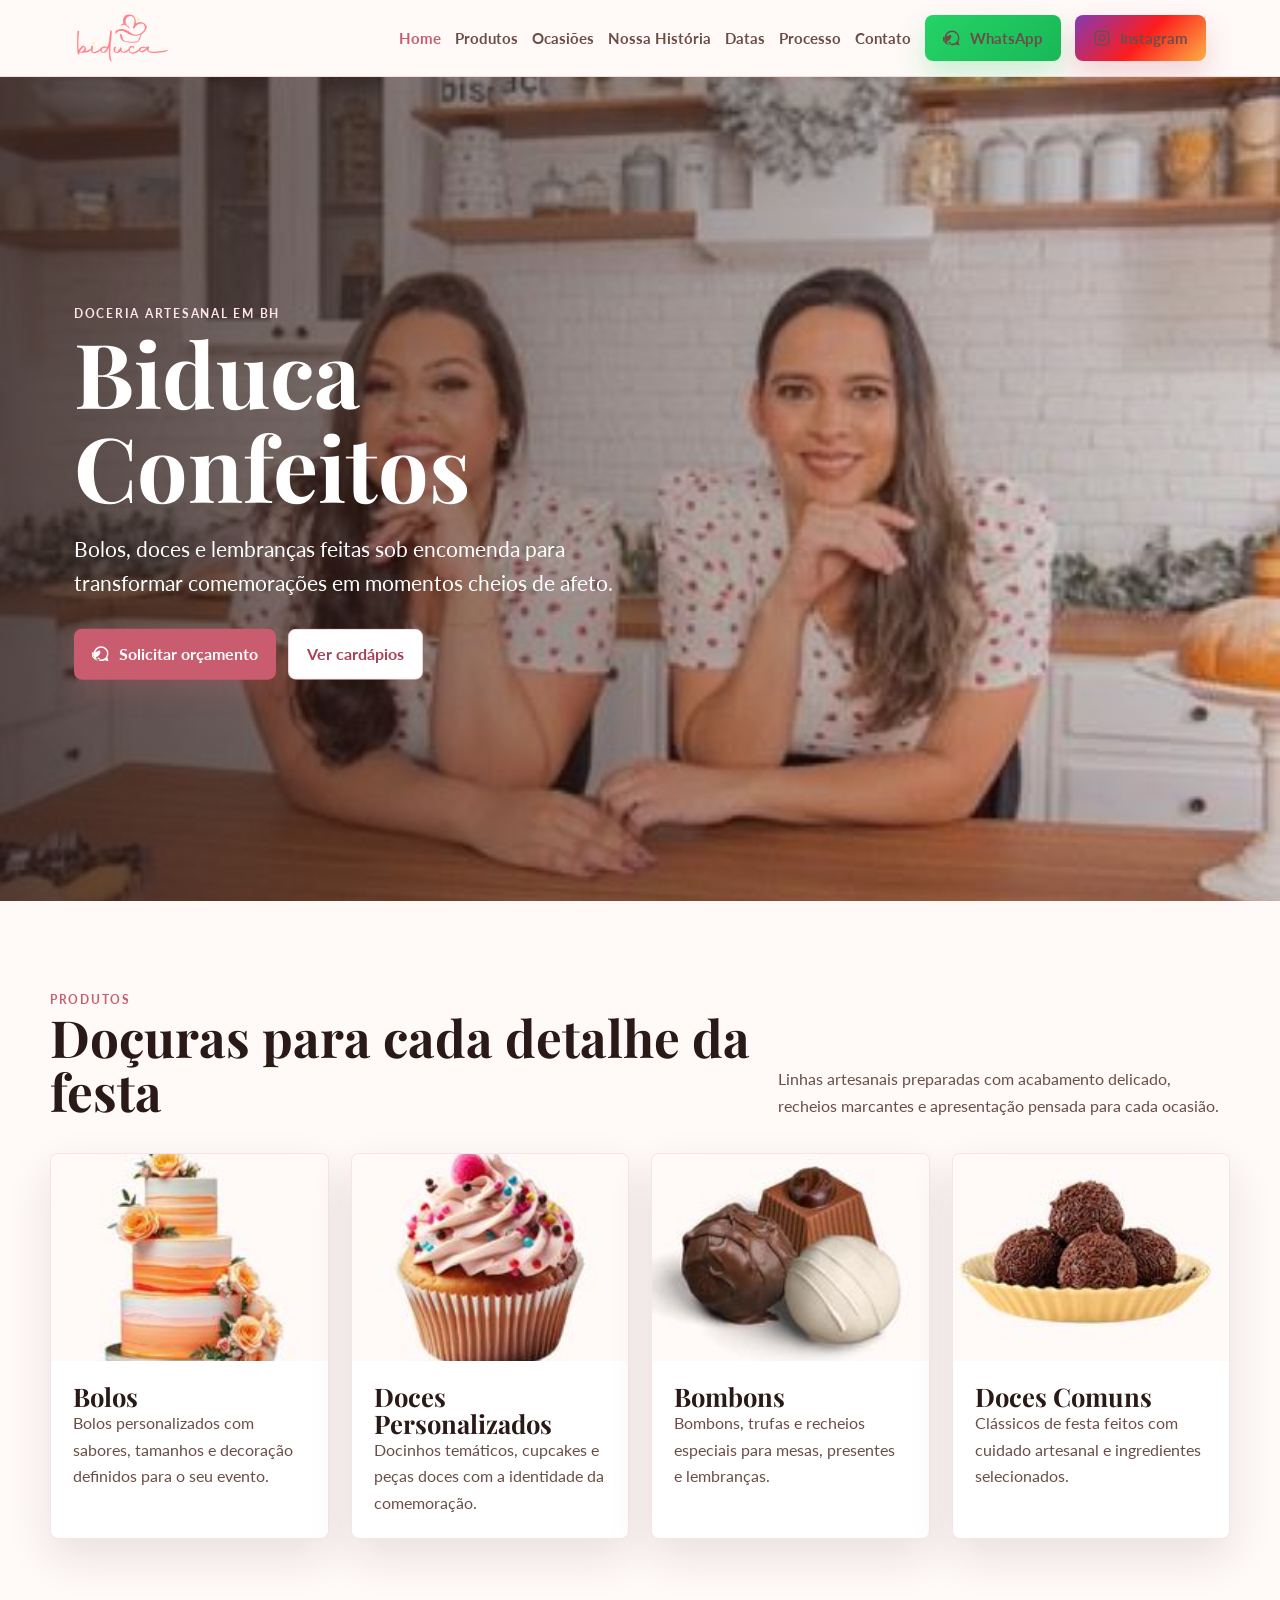
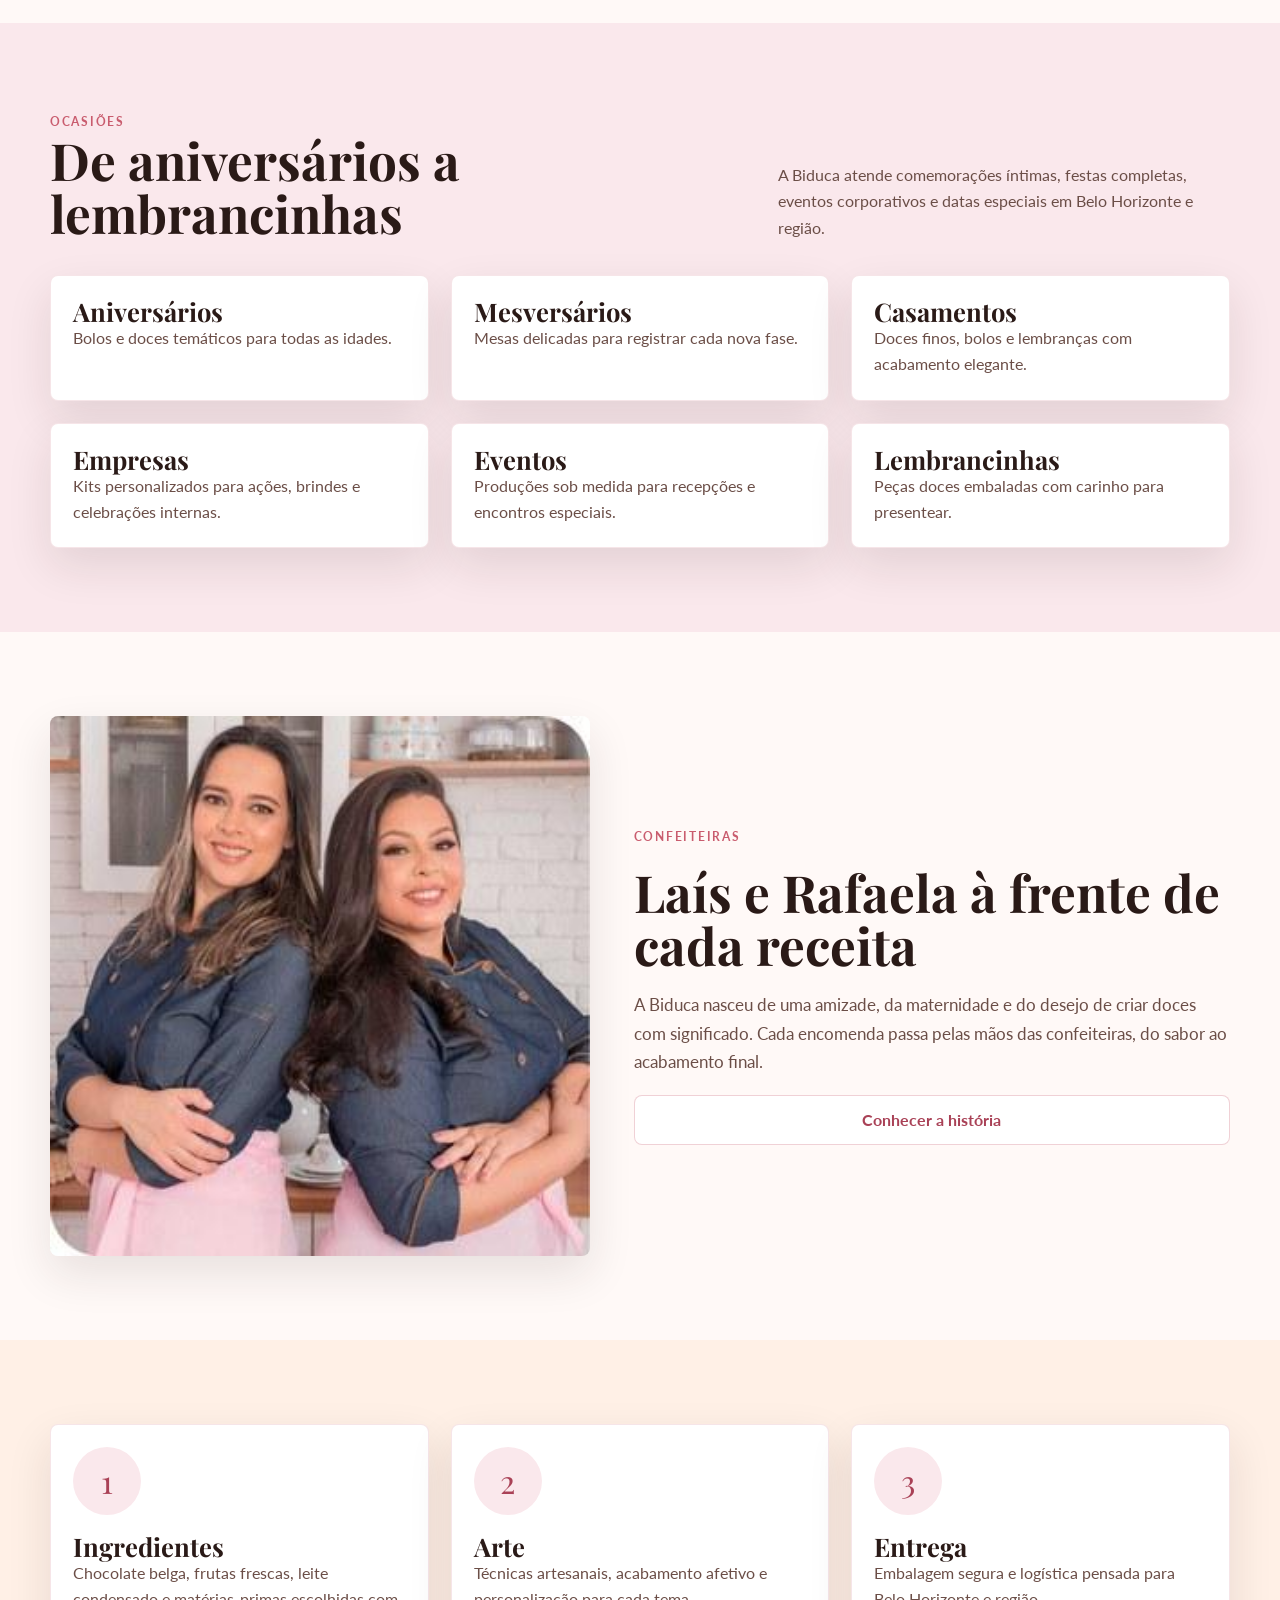
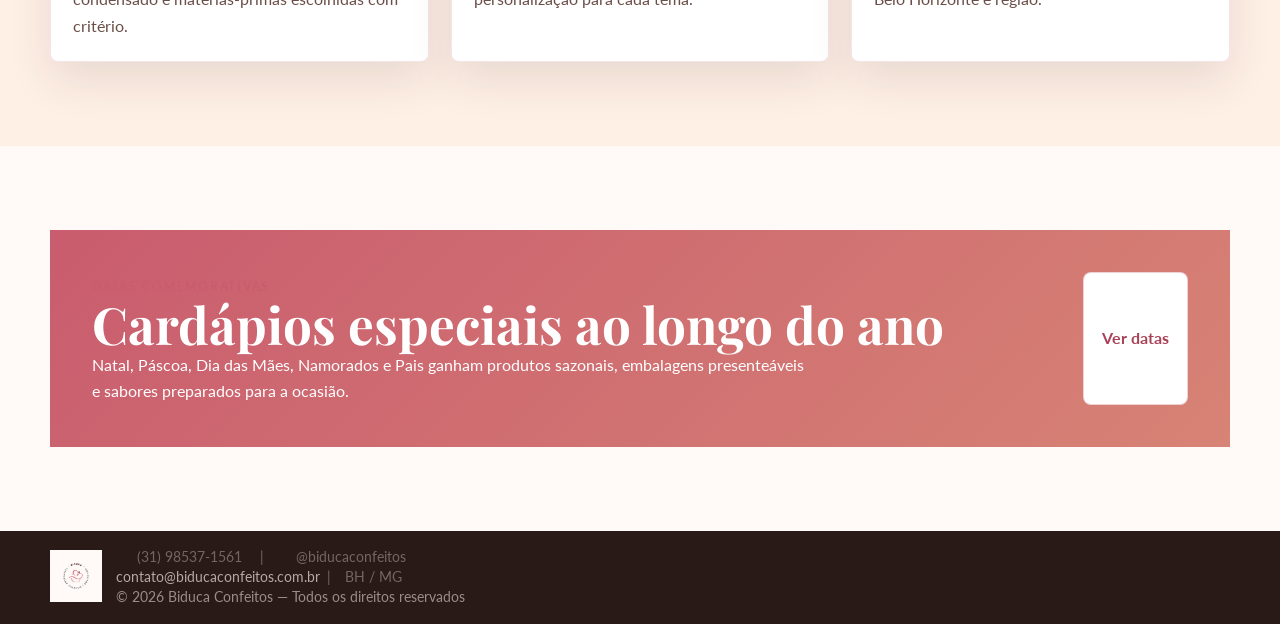
==== commit 869e0e61: "Match footer reference layout" ====
--- a/index.html
+++ b/index.html
@@ -8,22 +8,7 @@
     <link rel="stylesheet" href="assets/styles.css">
   </head>
   <body data-page="home">
-    <header class="site-header">
-      <nav class="nav" aria-label="Navegação principal">
-        <a class="brand" href="index.html"><img src="assets/brand/biduca-logo-horizontal.png" alt="Biduca Confeitos"></a>
-        <div class="nav-links">
-          <a href="index.html" data-page="home">Home</a>
-          <a href="produtos.html" data-page="produtos">Produtos</a>
-          <a href="ocasioes.html" data-page="ocasioes">Ocasiões</a>
-          <a href="historia.html" data-page="historia">Nossa História</a>
-          <a href="datas-comemorativas.html" data-page="datas">Datas</a>
-          <a href="processo-artesanal.html" data-page="processo">Processo</a>
-          <a href="contato.html" data-page="contato">Contato</a>
-          <a class="button button-whatsapp" href="https://wa.me/5531985371561">WhatsApp</a>
-          <a class="button button-instagram" href="https://www.instagram.com/biducaconfeitos/">Instagram</a>
-        </div>
-      </nav>
-    </header>
+    <header class="site-header"></header>
 
     <main>
       <section class="hero">
@@ -124,16 +109,16 @@
     </main>
 
     <footer class="site-footer">
-  <div class="footer-inner">
-    <img class="footer-seal" src="assets/brand/biduca-logo-selo.jpg" alt="Biduca Confeitos">
-    <div class="footer-content">
-      <p class="footer-contact"><a class="footer-social footer-social-whatsapp" href="https://wa.me/5531985371561"><span class="footer-icon" aria-hidden="true"></span><span>(31) 98537-1561</span></a><span class="footer-divider">|</span><a class="footer-social footer-social-instagram" href="https://www.instagram.com/biducaconfeitos/"><span class="footer-icon" aria-hidden="true"></span><span>@biducaconfeitos</span></a></p>
-      <p><a href="mailto:contato@biducaconfeitos.com.br">contato@biducaconfeitos.com.br</a><span>|</span><span>BH / MG</span></p>
-      <p class="footer-copy">© 2026 Biduca Confeitos — Todos os direitos reservados</p>
-    </div>
-  </div>
-</footer>
-    <div class="mobile-cta"><a class="button button-whatsapp" href="https://wa.me/5531985371561">WhatsApp</a><a class="button button-instagram" href="https://www.instagram.com/biducaconfeitos/">Instagram</a></div>
+      <div class="footer-inner">
+        <img class="footer-seal" src="assets/brand/biduca-logo-selo.jpg" alt="Biduca Confeitos">
+        <div class="footer-content">
+          <p><a href="https://wa.me/5531985371561">(31) 98537-1561</a><span>|</span><a href="https://www.instagram.com/biducaconfeitos/">@biducaconfeitos</a></p>
+          <p><a href="mailto:contato@biducaconfeitos.com.br">contato@biducaconfeitos.com.br</a><span>|</span><span>BH / MG</span></p>
+          <p>© 2026 Biduca Confeitos — Todos os direitos reservados</p>
+        </div>
+      </div>
+    </footer>
+    <div class="mobile-cta"></div>
     <script src="assets/site.js"></script>
   </body>
 </html>
--- a/assets/styles.css
+++ b/assets/styles.css
@@ -479,96 +479,46 @@
 
 .site-footer {
   background: var(--ink);
-  color: rgba(249, 236, 232, 0.78);
-  padding: 20px 24px 24px;
+  color: rgba(249, 236, 232, 0.56);
+  padding: 16px 24px 18px;
 }
 
 .footer-inner {
   align-items: center;
   display: flex;
-  gap: 16px;
+  gap: 14px;
   margin: 0 auto;
   max-width: 1180px;
 }
 
 .footer-seal {
   background: var(--cream);
-  border-radius: 2px;
-  height: 58px;
+  border-radius: 0;
+  height: 52px;
   object-fit: cover;
-  padding: 7px;
-  width: 58px;
+  padding: 6px;
+  width: 52px;
 }
 
 .footer-content {
   display: grid;
-  gap: 2px;
+  gap: 1px;
+  line-height: 1.35;
 }
 
 .footer-content p {
+  color: rgba(249, 236, 232, 0.54);
+  font-size: 0.88rem;
   margin: 0;
 }
 
 .footer-content a {
-  color: rgba(249, 236, 232, 0.84);
+  color: rgba(249, 236, 232, 0.68);
 }
 
 .footer-content span {
-  margin: 0 8px;
-}
-
-.footer-contact {
-  align-items: center;
-  color: #f9ece8;
-  display: flex;
-  flex-wrap: wrap;
-  gap: 8px;
-  font-weight: 700;
-}
-
-.footer-social {
-  align-items: center;
-  display: inline-flex;
-  gap: 7px;
-}
-
-.footer-social .footer-icon {
-  background: currentColor;
-  display: inline-block;
-  height: 17px;
-  width: 17px;
-}
-
-.footer-social span {
-  margin: 0;
-}
-
-.footer-content .footer-social-whatsapp {
-  color: #7ee7a3;
-}
-
-.footer-social-whatsapp .footer-icon {
-  -webkit-mask: url("icons/whatsapp.svg") center / contain no-repeat;
-  mask: url("icons/whatsapp.svg") center / contain no-repeat;
-}
-
-.footer-content .footer-social-instagram {
-  color: #ffc0d4;
-}
-
-.footer-social-instagram .footer-icon {
-  -webkit-mask: url("icons/instagram.svg") center / contain no-repeat;
-  mask: url("icons/instagram.svg") center / contain no-repeat;
-}
-
-.footer-divider {
-  color: rgba(249, 236, 232, 0.38);
-  margin: 0 2px;
-}
-
-.footer-copy {
-  color: rgba(249, 236, 232, 0.58);
-  font-size: 0.9rem;
+  color: rgba(249, 236, 232, 0.36);
+  margin: 0 7px;
 }
 
 .mobile-cta {
